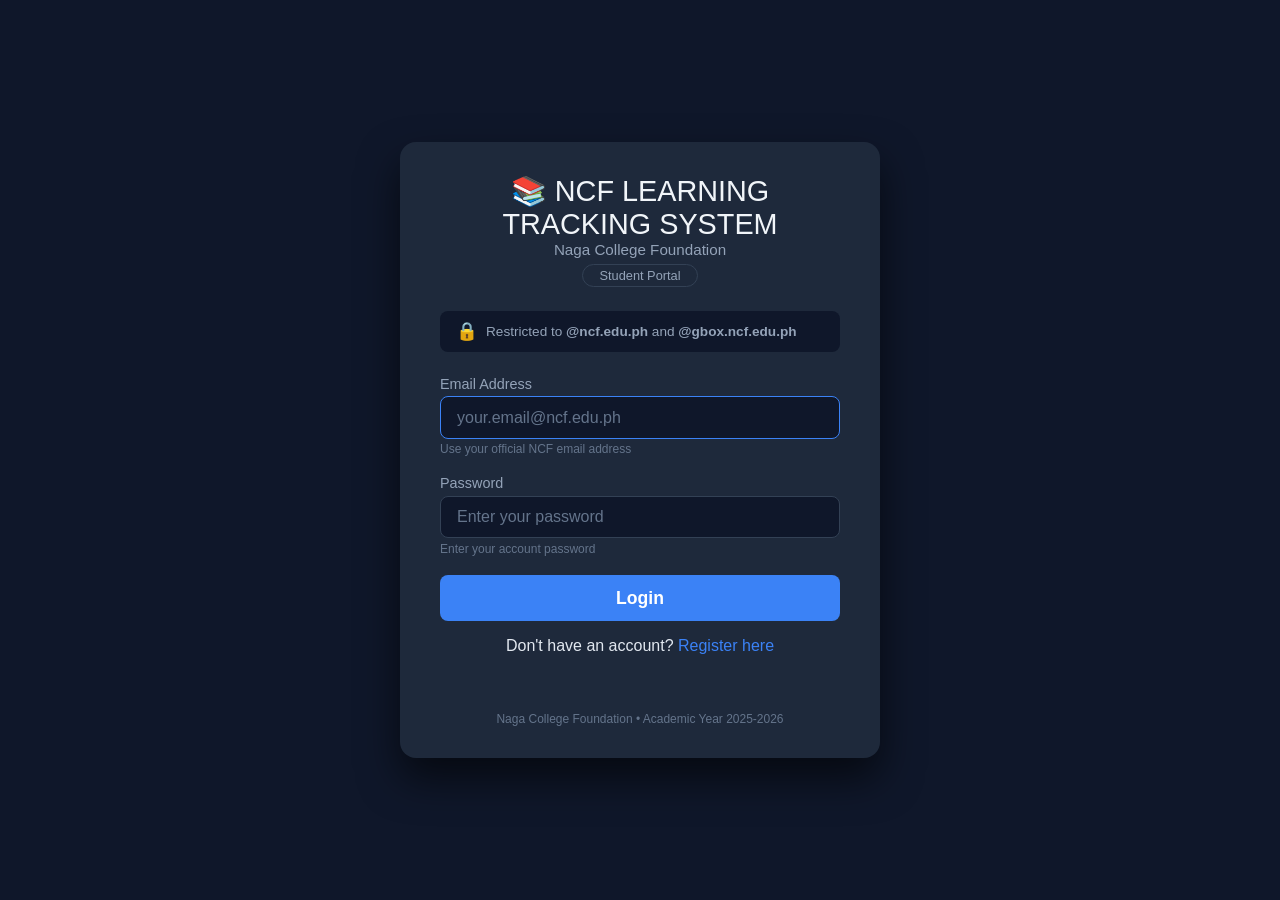
==== index.html @ 2c94e409 "Update index.html" ====
<!DOCTYPE html>
<html lang="en">
<head>
    <meta charset="UTF-8" />
    <meta name="viewport" content="width=device-width, initial-scale=1.0" />
    <title>Login – NCF Learning Tracking System</title>
    <link rel="stylesheet" href="style.css" />
</head>
<body>
    <div class="container">
        <div class="logo">
            <h1>📚 NCF LEARNING TRACKING SYSTEM</h1>
            <div class="subtitle">Naga College Foundation</div>
            <span class="badge">Student Portal</span>
        </div>

        <div class="domain-info">
            <span class="icon">🔒</span>
            <span class="text">Restricted to <strong>@ncf.edu.ph</strong> and <strong>@gbox.ncf.edu.ph</strong></span>
        </div>

        <form id="loginForm">
            <div class="form-group">
                <label for="email">Email Address</label>
                <input type="email" id="email" placeholder="your.email@ncf.edu.ph" required autofocus />
                <span class="hint">Use your official NCF email address</span>
            </div>

            <div class="form-group">
                <label for="password">Password</label>
                <input type="password" id="password" placeholder="Enter your password" required />
                <span class="hint">Enter your account password</span>
            </div>

            <button type="submit" class="btn" id="loginBtn">Login</button>
        </form>

        <div id="message" class="message" style="display:none;"></div>

        <div style="text-align:center; margin-top:1rem;">
            Don't have an account? <a href="register.html" style="color:#3b82f6;">Register here</a>
        </div>

        <div class="footer">
            Naga College Foundation &bull; Academic Year 2025-2026
        </div>
    </div>

    <script type="importmap">
        {
            "imports": {
                "@supabase/supabase-js": "https://esm.sh/@supabase/supabase-js@2"
            }
        }
    </script>
    <script type="module">
        import { supabase } from './supabase.js';

        // ---------- DOM Elements ----------
        const form = document.getElementById('loginForm');
        const emailInput = document.getElementById('email');
        const passwordInput = document.getElementById('password');
        const messageDiv = document.getElementById('message');

        const ALLOWED_DOMAINS = ['@ncf.edu.ph', '@gbox.ncf.edu.ph'];

        function showMessage(text, isError = true) {
            messageDiv.textContent = text;
            messageDiv.style.display = 'block';
            messageDiv.style.color = isError ? '#ef4444' : '#22c55e';
            messageDiv.style.background = isError ? 'rgba(239,68,68,0.1)' : 'rgba(34,197,94,0.1)';
            messageDiv.style.padding = '0.75rem';
            messageDiv.style.borderRadius = '0.5rem';
            messageDiv.style.marginTop = '1rem';
        }

        function hideMessage() {
            messageDiv.style.display = 'none';
        }

        // -------- Check if already logged in --------
        async function checkSession() {
            try {
                const { data: { session } } = await supabase.auth.getSession();
                if (session) {
                    // Try to fetch profile
                    const { data: profile, error } = await supabase
                        .from('profiles')
                        .select('*')
                        .eq('id', session.user.id)
                        .maybeSingle();

                    if (profile) {
                        sessionStorage.setItem('userEmail', session.user.email);
                        sessionStorage.setItem('userId', session.user.id);
                        sessionStorage.setItem('userRole', profile.role);
                        sessionStorage.setItem('userName', profile.first_name + ' ' + profile.last_name);

                        if (profile.role === 'student') {
                            window.location.href = 'dashboard.html';
                        } else if (profile.role === 'instructor') {
                            window.location.href = 'instructor.html';
                        }
                    }
                }
            } catch (e) {
                console.log('Session check skipped:', e);
            }
        }
        checkSession();

        // -------- Login --------
        form.addEventListener('submit', async (e) => {
            e.preventDefault();
            hideMessage();

            const email = emailInput.value.trim();
            const password = passwordInput.value.trim();

            // Validate email domain
            const domain = email.substring(email.lastIndexOf('@'));
            if (!ALLOWED_DOMAINS.includes(domain.toLowerCase())) {
                showMessage('Invalid email domain. Use @ncf.edu.ph or @gbox.ncf.edu.ph');
                emailInput.focus();
                return;
            }

            if (!password || password.length < 6) {
                showMessage('Please enter a valid password (min 6 characters).');
                passwordInput.focus();
                return;
            }

            try {
                // 1. Sign in with Supabase Auth
                const { data, error } = await supabase.auth.signInWithPassword({
                    email,
                    password,
                });

                if (error) throw error;

                if (!data.user) {
                    throw new Error('Login failed. Please try again.');
                }

                // 2. Fetch user profile (using maybeSingle to avoid errors)
                const { data: profile, error: profileError } = await supabase
                    .from('profiles')
                    .select('*')
                    .eq('id', data.user.id)
                    .maybeSingle();

                if (profileError) {
                    console.error('Profile fetch error:', profileError);
                    showMessage('Error loading profile. Please contact support.');
                    return;
                }

                if (!profile) {
                    // Profile doesn't exist – create one
                    showMessage('Setting up your profile...', false);
                    const { error: insertError } = await supabase
                        .from('profiles')
                        .insert({
                            id: data.user.id,
                            student_id: 'TEMP-' + Math.random().toString(36).substring(2, 8).toUpperCase(),
                            first_name: 'User',
                            last_name: 'Pending',
                            section: 'N/A',
                            role: 'pending'
                        });

                    if (insertError) {
                        console.error('Profile creation error:', insertError);
                        showMessage('Error creating profile. Please contact support.');
                        return;
                    }

                    // Fetch the newly created profile
                    const { data: newProfile } = await supabase
                        .from('profiles')
                        .select('*')
                        .eq('id', data.user.id)
                        .maybeSingle();

                    if (newProfile) {
                        // Store session
                        sessionStorage.setItem('userEmail', email);
                        sessionStorage.setItem('userId', data.user.id);
                        sessionStorage.setItem('userRole', newProfile.role);
                        sessionStorage.setItem('userName', newProfile.first_name + ' ' + newProfile.last_name);

                        if (newProfile.role === 'student') {
                            window.location.href = 'dashboard.html';
                        } else if (newProfile.role === 'instructor') {
                            window.location.href = 'instructor.html';
                        } else {
                            showMessage('⏳ Your account is pending approval. Please wait.', false);
                            await supabase.auth.signOut();
                            return;
                        }
                    }
                    return;
                }

                // 3. Store session data
                sessionStorage.setItem('userEmail', email);
                sessionStorage.setItem('userId', data.user.id);
                sessionStorage.setItem('userRole', profile.role);
                sessionStorage.setItem('userName', profile.first_name + ' ' + profile.last_name);

                // 4. Redirect based on role
                if (profile.role === 'pending') {
                    showMessage('⏳ Your account is pending instructor approval. Please wait.', false);
                    await supabase.auth.signOut();
                    sessionStorage.clear();
                    return;
                }

                if (profile.role === 'student') {
                    sessionStorage.setItem('studentEmail', email);
                    sessionStorage.setItem('studentFirstName', profile.first_name);
                    sessionStorage.setItem('studentLastName', profile.last_name);
                    sessionStorage.setItem('studentId', profile.student_id);
                    sessionStorage.setItem('studentSection', profile.section);
                    window.location.href = 'dashboard.html';
                    return;
                }

                if (profile.role === 'instructor') {
                    window.location.href = 'instructor.html';
                    return;
                }

                showMessage('Unknown role. Please contact support.');

            } catch (error) {
                console.error('Login error:', error);
                let msg = error.message || 'Login failed. Please try again.';
                if (msg.includes('Invalid login credentials')) {
                    msg = 'Invalid email or password. Please try again.';
                }
                showMessage('❌ ' + msg);
            }
        });

        console.log('✅ Login page loaded.');
    </script>
</body>
</html>
---- style.css ----
/* style.css – dark theme */
* {
    margin: 0;
    padding: 0;
    box-sizing: border-box;
}

body {
    font-family: 'Segoe UI', Tahoma, Geneva, Verdana, sans-serif;
    background: #0f172a;
    color: #e2e8f0;
    min-height: 100vh;
    display: flex;
    justify-content: center;
    align-items: center;
    padding: 1rem;
}

.container {
    background: #1e293b;
    padding: 2rem 2.5rem;
    border-radius: 1rem;
    width: 100%;
    max-width: 480px;
    box-shadow: 0 20px 40px rgba(0, 0, 0, 0.6);
}

.logo {
    text-align: center;
    margin-bottom: 1.5rem;
}

.logo h1 {
    font-weight: 500;
    font-size: 1.8rem;
    color: #f1f5f9;
}

.subtitle {
    color: #94a3b8;
    font-size: 0.95rem;
}

.badge {
    display: inline-block;
    background: #1e293b;
    border: 1px solid #334155;
    padding: 0.2rem 1rem;
    border-radius: 2rem;
    font-size: 0.8rem;
    color: #94a3b8;
    margin-top: 0.4rem;
}

.domain-info {
    display: flex;
    align-items: center;
    gap: 0.5rem;
    background: #0f172a;
    padding: 0.6rem 1rem;
    border-radius: 0.5rem;
    margin-bottom: 1.5rem;
    font-size: 0.85rem;
    color: #94a3b8;
}

.domain-info .icon {
    font-size: 1.1rem;
}

.form-group {
    margin-bottom: 1.2rem;
}

.form-group label {
    display: block;
    font-size: 0.9rem;
    color: #94a3b8;
    margin-bottom: 0.3rem;
}

.form-group input,
.form-group select {
    width: 100%;
    padding: 0.7rem 1rem;
    background: #0f172a;
    border: 1px solid #334155;
    border-radius: 0.5rem;
    color: #f1f5f9;
    font-size: 1rem;
    transition: border 0.2s;
}

.form-group input:focus,
.form-group select:focus {
    outline: none;
    border-color: #3b82f6;
}

.form-group input::placeholder {
    color: #64748b;
}

.hint {
    display: block;
    font-size: 0.75rem;
    color: #64748b;
    margin-top: 0.2rem;
}

.btn {
    width: 100%;
    padding: 0.8rem;
    background: #3b82f6;
    border: none;
    border-radius: 0.5rem;
    color: white;
    font-size: 1.1rem;
    font-weight: 600;
    cursor: pointer;
    transition: background 0.2s;
}

.btn:hover {
    background: #2563eb;
}

.btn:disabled {
    opacity: 0.5;
    cursor: not-allowed;
}

.message {
    margin-top: 1rem;
    padding: 0.75rem;
    border-radius: 0.5rem;
    display: none;
}

.footer {
    text-align: center;
    font-size: 0.75rem;
    color: #64748b;
    margin-top: 2rem;
    border-top: 1px solid #1e293b;
    padding-top: 1.5rem;
}

a {
    color: #3b82f6;
    text-decoration: none;
}

a:hover {
    text-decoration: underline;
}
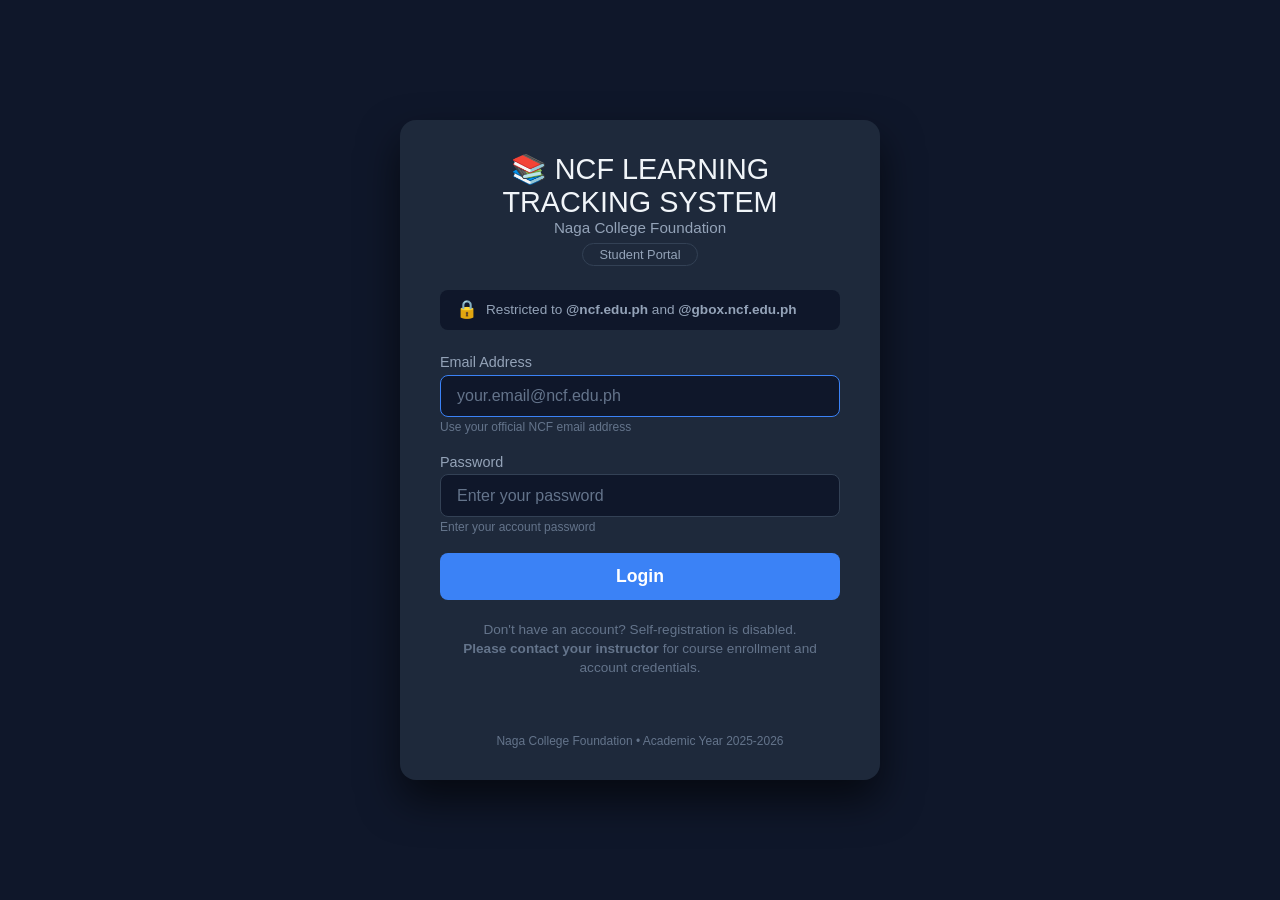
==== commit 8f13b9fb: "Update index.html" ====
--- a/index.html
+++ b/index.html
@@ -3,7 +3,7 @@
 <head>
     <meta charset="UTF-8" />
     <meta name="viewport" content="width=device-width, initial-scale=1.0" />
-    <title>Login – NCF Learning Tracking System</title>
+    <title>Login – NCF Learning System</title>
     <link rel="stylesheet" href="style.css" />
 </head>
 <body>
@@ -32,13 +32,15 @@
                 <span class="hint">Enter your account password</span>
             </div>
 
-            <button type="submit" class="btn" id="loginBtn">Login</button>
+            <button type="submit" class="btn">Login</button>
         </form>
 
-        <div id="message" class="message" style="display:none;"></div>
+        <div id="message" style="margin-top:1rem; text-align:center; display:none; padding:0.75rem; border-radius:0.5rem;"></div>
 
-        <div style="text-align:center; margin-top:1rem;">
-            Don't have an account? <a href="register.html" style="color:#3b82f6;">Register here</a>
+        <!-- REPLACED SELF-REGISTRATION LINK WITH INSTRUCTOR ENROLLMENT NOTICE -->
+        <div style="text-align:center; margin-top:1.25rem; font-size: 0.85rem; color: #64748b; line-height: 1.4;">
+            Don't have an account? Self-registration is disabled.<br />
+            <strong>Please contact your instructor</strong> for course enrollment and account credentials.
         </div>
 
         <div class="footer">
@@ -54,97 +56,48 @@
         }
     </script>
     <script type="module">
-        import { supabase } from './supabase.js';
+        import { createClient } from '@supabase/supabase-js';
 
-        // ---------- DOM Elements ----------
+        const supabaseUrl = 'https://ynpednaybirzfcenmwhd.supabase.co';
+        const supabaseAnonKey = 'sb_publishable_hDkrKWcFuZim7MypNeK0VQ_L_FciXAs';
+        const supabase = createClient(supabaseUrl, supabaseAnonKey);
+
         const form = document.getElementById('loginForm');
-        const emailInput = document.getElementById('email');
-        const passwordInput = document.getElementById('password');
-        const messageDiv = document.getElementById('message');
+        const message = document.getElementById('message');
 
         const ALLOWED_DOMAINS = ['@ncf.edu.ph', '@gbox.ncf.edu.ph'];
 
         function showMessage(text, isError = true) {
-            messageDiv.textContent = text;
-            messageDiv.style.display = 'block';
-            messageDiv.style.color = isError ? '#ef4444' : '#22c55e';
-            messageDiv.style.background = isError ? 'rgba(239,68,68,0.1)' : 'rgba(34,197,94,0.1)';
-            messageDiv.style.padding = '0.75rem';
-            messageDiv.style.borderRadius = '0.5rem';
-            messageDiv.style.marginTop = '1rem';
+            message.textContent = text;
+            message.style.display = 'block';
+            message.style.background = isError ? 'rgba(239,68,68,0.1)' : 'rgba(34,197,94,0.1)';
+            message.style.color = isError ? '#ef4444' : '#22c55e';
         }
 
-        function hideMessage() {
-            messageDiv.style.display = 'none';
-        }
-
-        // -------- Check if already logged in --------
-        async function checkSession() {
-            try {
-                const { data: { session } } = await supabase.auth.getSession();
-                if (session) {
-                    // Try to fetch profile
-                    const { data: profile, error } = await supabase
-                        .from('profiles')
-                        .select('*')
-                        .eq('id', session.user.id)
-                        .maybeSingle();
-
-                    if (profile) {
-                        sessionStorage.setItem('userEmail', session.user.email);
-                        sessionStorage.setItem('userId', session.user.id);
-                        sessionStorage.setItem('userRole', profile.role);
-                        sessionStorage.setItem('userName', profile.first_name + ' ' + profile.last_name);
-
-                        if (profile.role === 'student') {
-                            window.location.href = 'dashboard.html';
-                        } else if (profile.role === 'instructor') {
-                            window.location.href = 'instructor.html';
-                        }
-                    }
-                }
-            } catch (e) {
-                console.log('Session check skipped:', e);
-            }
-        }
-        checkSession();
-
-        // -------- Login --------
         form.addEventListener('submit', async (e) => {
             e.preventDefault();
-            hideMessage();
+            message.style.display = 'none';
 
-            const email = emailInput.value.trim();
-            const password = passwordInput.value.trim();
+            const email = document.getElementById('email').value.trim();
+            const password = document.getElementById('password').value.trim();
 
-            // Validate email domain
             const domain = email.substring(email.lastIndexOf('@'));
             if (!ALLOWED_DOMAINS.includes(domain.toLowerCase())) {
                 showMessage('Invalid email domain. Use @ncf.edu.ph or @gbox.ncf.edu.ph');
-                emailInput.focus();
                 return;
             }
 
-            if (!password || password.length < 6) {
-                showMessage('Please enter a valid password (min 6 characters).');
-                passwordInput.focus();
+            if (!email || !password) {
+                showMessage('Please enter email and password.');
                 return;
             }
 
             try {
-                // 1. Sign in with Supabase Auth
-                const { data, error } = await supabase.auth.signInWithPassword({
-                    email,
-                    password,
-                });
-
+                // 1. Sign in
+                const { data, error } = await supabase.auth.signInWithPassword({ email, password });
                 if (error) throw error;
 
-                if (!data.user) {
-                    throw new Error('Login failed. Please try again.');
-                }
-
-                // 2. Fetch user profile (using maybeSingle to avoid errors)
+                // 2. Get profile
                 const { data: profile, error: profileError } = await supabase
                     .from('profiles')
                     .select('*')
@@ -152,100 +105,37 @@
                     .maybeSingle();
 
                 if (profileError) {
-                    console.error('Profile fetch error:', profileError);
-                    showMessage('Error loading profile. Please contact support.');
+                    console.error('Profile error:', profileError);
+                    showMessage('Error loading profile: ' + profileError.message);
                     return;
                 }
 
                 if (!profile) {
-                    // Profile doesn't exist – create one
-                    showMessage('Setting up your profile...', false);
-                    const { error: insertError } = await supabase
-                        .from('profiles')
-                        .insert({
-                            id: data.user.id,
-                            student_id: 'TEMP-' + Math.random().toString(36).substring(2, 8).toUpperCase(),
-                            first_name: 'User',
-                            last_name: 'Pending',
-                            section: 'N/A',
-                            role: 'pending'
-                        });
-
-                    if (insertError) {
-                        console.error('Profile creation error:', insertError);
-                        showMessage('Error creating profile. Please contact support.');
-                        return;
-                    }
-
-                    // Fetch the newly created profile
-                    const { data: newProfile } = await supabase
-                        .from('profiles')
-                        .select('*')
-                        .eq('id', data.user.id)
-                        .maybeSingle();
-
-                    if (newProfile) {
-                        // Store session
-                        sessionStorage.setItem('userEmail', email);
-                        sessionStorage.setItem('userId', data.user.id);
-                        sessionStorage.setItem('userRole', newProfile.role);
-                        sessionStorage.setItem('userName', newProfile.first_name + ' ' + newProfile.last_name);
-
-                        if (newProfile.role === 'student') {
-                            window.location.href = 'dashboard.html';
-                        } else if (newProfile.role === 'instructor') {
-                            window.location.href = 'instructor.html';
-                        } else {
-                            showMessage('⏳ Your account is pending approval. Please wait.', false);
-                            await supabase.auth.signOut();
-                            return;
-                        }
-                    }
+                    showMessage('No profile found. Please contact support.');
                     return;
                 }
 
-                // 3. Store session data
+                // 3. Store session
                 sessionStorage.setItem('userEmail', email);
                 sessionStorage.setItem('userId', data.user.id);
                 sessionStorage.setItem('userRole', profile.role);
-                sessionStorage.setItem('userName', profile.first_name + ' ' + profile.last_name);
+                sessionStorage.setItem('userName', `${profile.first_name} ${profile.last_name}`);
 
-                // 4. Redirect based on role
-                if (profile.role === 'pending') {
-                    showMessage('⏳ Your account is pending instructor approval. Please wait.', false);
-                    await supabase.auth.signOut();
-                    sessionStorage.clear();
-                    return;
-                }
-
-                if (profile.role === 'student') {
-                    sessionStorage.setItem('studentEmail', email);
-                    sessionStorage.setItem('studentFirstName', profile.first_name);
-                    sessionStorage.setItem('studentLastName', profile.last_name);
-                    sessionStorage.setItem('studentId', profile.student_id);
-                    sessionStorage.setItem('studentSection', profile.section);
-                    window.location.href = 'dashboard.html';
-                    return;
-                }
-
+                // 4. Redirect
                 if (profile.role === 'instructor') {
                     window.location.href = 'instructor.html';
-                    return;
+                } else if (profile.role === 'student') {
+                    window.location.href = 'student.html';
+                } else {
+                    showMessage('⏳ Account pending approval.', false);
+                    await supabase.auth.signOut();
                 }
-
-                showMessage('Unknown role. Please contact support.');
 
             } catch (error) {
                 console.error('Login error:', error);
-                let msg = error.message || 'Login failed. Please try again.';
-                if (msg.includes('Invalid login credentials')) {
-                    msg = 'Invalid email or password. Please try again.';
-                }
-                showMessage('❌ ' + msg);
+                showMessage(error.message || 'Login failed. Please try again.');
             }
         });
-
-        console.log('✅ Login page loaded.');
     </script>
 </body>
 </html>
